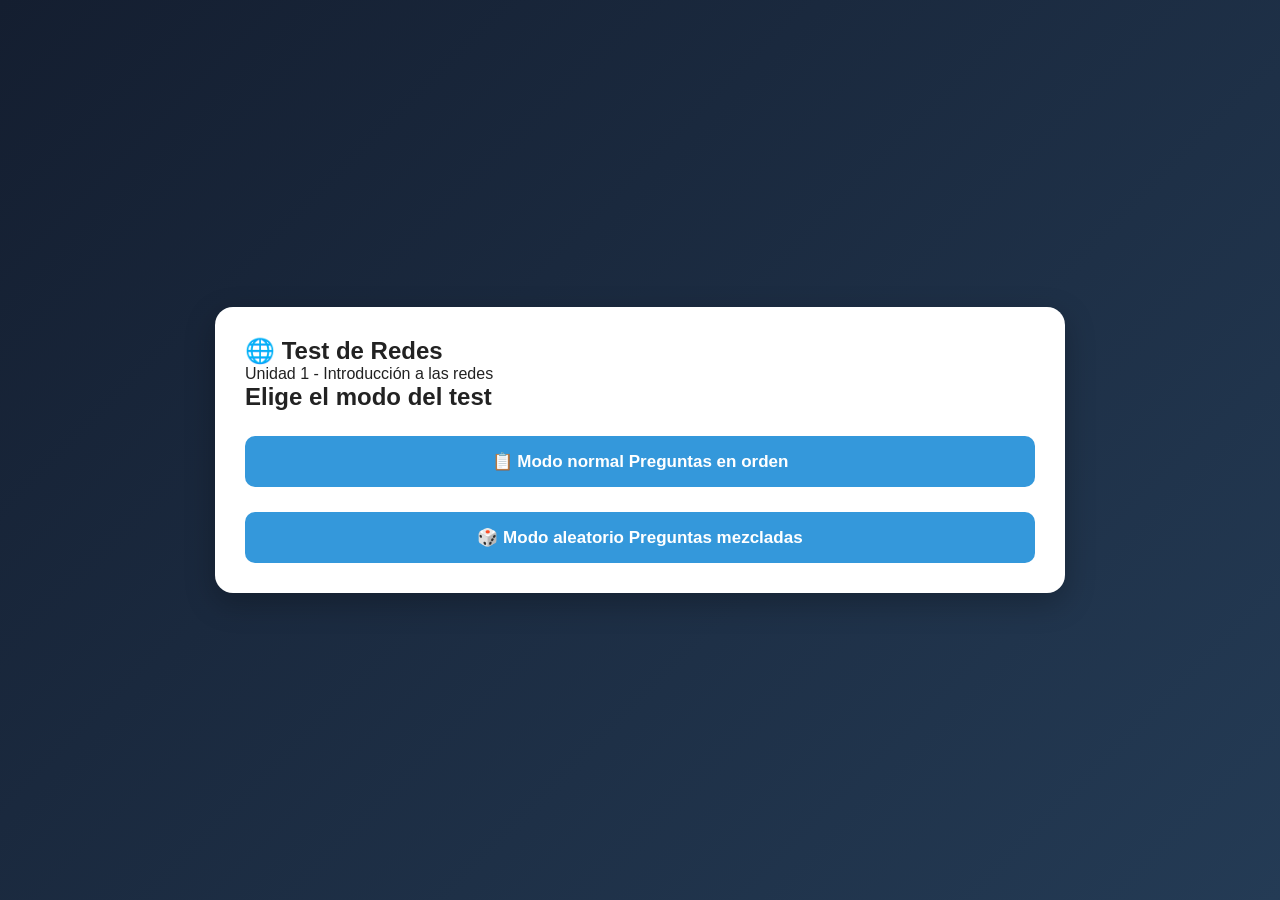
==== mis-tests/index.html @ d098d70a "Update index.html" ====
<!DOCTYPE html>
<html lang="es">
<head>
    <meta charset="UTF-8">
    <meta name="viewport" content="width=device-width, initial-scale=1.0">
    <title>Test de Redes - Unidad 1</title>
    <link rel="stylesheet" href="style.css">
</head>

<body>

    <main class="contenedor">

        <!-- PANTALLA PARA ELEGIR MODO -->
        <section id="seleccionModo" class="panel seleccion-modo">

            <h1>🌐 Test de Redes</h1>
            <p>Unidad 1 - Introducción a las redes</p>

            <h2>Elige el modo del test</h2>

            <div class="botones-modo">

                <button id="modoNormal" class="boton modo">
                    📋 Modo normal
                    <span>Preguntas en orden</span>
                </button>

                <button id="modoAleatorio" class="boton modo">
                    🎲 Modo aleatorio
                    <span>Preguntas mezcladas</span>
                </button>

            </div>

        </section>


        <!-- TEST -->
        <section id="test" class="panel oculto">

            <div class="informacion">
                <span id="numeroPregunta">Pregunta 1 de 40</span>
                <span id="puntuacion">Puntos: 0</span>
            </div>

            <div class="barra-contenedor">
                <div id="barra-progreso"></div>
            </div>

            <h2 id="pregunta">Cargando pregunta...</h2>

            <div id="opciones" class="opciones"></div>

            <button id="botonSiguiente" class="boton" disabled>
                Siguiente →
            </button>

        </section>


        <!-- RESULTADO -->
        <section id="resultado" class="resultado oculto">

            <h2>🎉 Test terminado</h2>

            <div class="nota" id="nota">
                0/10
            </div>

            <p id="mensajeResultado"></p>

            <button id="botonReiniciar" class="boton">
                🔄 Volver a hacer el test
            </button>

        </section>

    </main>

    <script src="unidad_1.js"></script>

</body>
</html>
---- mis-tests/style.css ----
* {
    box-sizing: border-box;
    margin: 0;
    padding: 0;
}


body {

    font-family: Arial, sans-serif;

    background: linear-gradient(
        135deg,
        #141e30,
        #243b55
    );

    min-height: 100vh;

    color: #222;

    display: flex;

    justify-content: center;

    align-items: center;

    padding: 30px;
}


.contenedor {

    width: 100%;

    max-width: 850px;

}


/* =========================
   CABECERA
========================= */

header {

    text-align: center;

    color: white;

    margin-bottom: 25px;

}


header h1 {

    font-size: 40px;

    margin-bottom: 10px;

}


header p {

    font-size: 17px;

    opacity: 0.9;

}


/* =========================
   PANEL DEL TEST
========================= */

.panel,
.resultado {

    background-color: white;

    border-radius: 18px;

    padding: 30px;

    box-shadow:
        0 10px 30px
        rgba(0, 0, 0, 0.25);

}


/* =========================
   INFORMACIÓN
========================= */

.informacion {

    display: flex;

    justify-content: space-between;

    font-weight: bold;

    color: #555;

    margin-bottom: 15px;

}


/* =========================
   BARRA DE PROGRESO
========================= */

.barra-contenedor {

    width: 100%;

    height: 10px;

    background-color: #ddd;

    border-radius: 10px;

    overflow: hidden;

    margin-bottom: 30px;

}


#barra-progreso {

    height: 100%;

    width: 0%;

    background-color: #3498db;

    transition:
        width 0.3s ease;

}


/* =========================
   PREGUNTA
========================= */

#pregunta {

    font-size: 25px;

    margin-bottom: 25px;

}


/* =========================
   OPCIONES
========================= */

.opciones {

    display: flex;

    flex-direction: column;

    gap: 12px;

}


.opcion {

    width: 100%;

    padding: 16px;

    border: 2px solid #ddd;

    border-radius: 10px;

    background-color: white;

    text-align: left;

    font-size: 16px;

    cursor: pointer;

    transition: 0.2s;

}


.opcion:hover {

    border-color: #3498db;

    background-color: #f4faff;

}


/* RESPUESTA CORRECTA */

.opcion.correcta {

    background-color: #d4edda;

    border-color: #28a745;

    color: #155724;

}


/* RESPUESTA INCORRECTA */

.opcion.incorrecta {

    background-color: #f8d7da;

    border-color: #dc3545;

    color: #721c24;

}


/* =========================
   BOTONES
========================= */

.boton {

    margin-top: 25px;

    width: 100%;

    padding: 15px;

    border: none;

    border-radius: 10px;

    background-color: #3498db;

    color: white;

    font-size: 17px;

    font-weight: bold;

    cursor: pointer;

    transition: 0.2s;

}


.boton:hover {

    background-color: #2980b9;

}


.boton:disabled {

    background-color: #aaa;

    cursor: not-allowed;

}


/* =========================
   RESULTADO
========================= */

.resultado {

    text-align: center;

}


.nota {

    font-size: 60px;

    font-weight: bold;

    margin: 25px 0;

    color: #3498db;

}


#mensajeResultado {

    font-size: 18px;

    margin-bottom: 15px;

}


/* =========================
   OCULTAR ELEMENTOS
========================= */

.oculto {

    display: none;

}


/* =========================
   MÓVILES
========================= */

@media (max-width: 600px) {

    body {

        padding: 15px;

    }


    header h1 {

        font-size: 30px;

    }


    .panel,
    .resultado {

        padding: 20px;

    }


    #pregunta {

        font-size: 21px;

    }

}
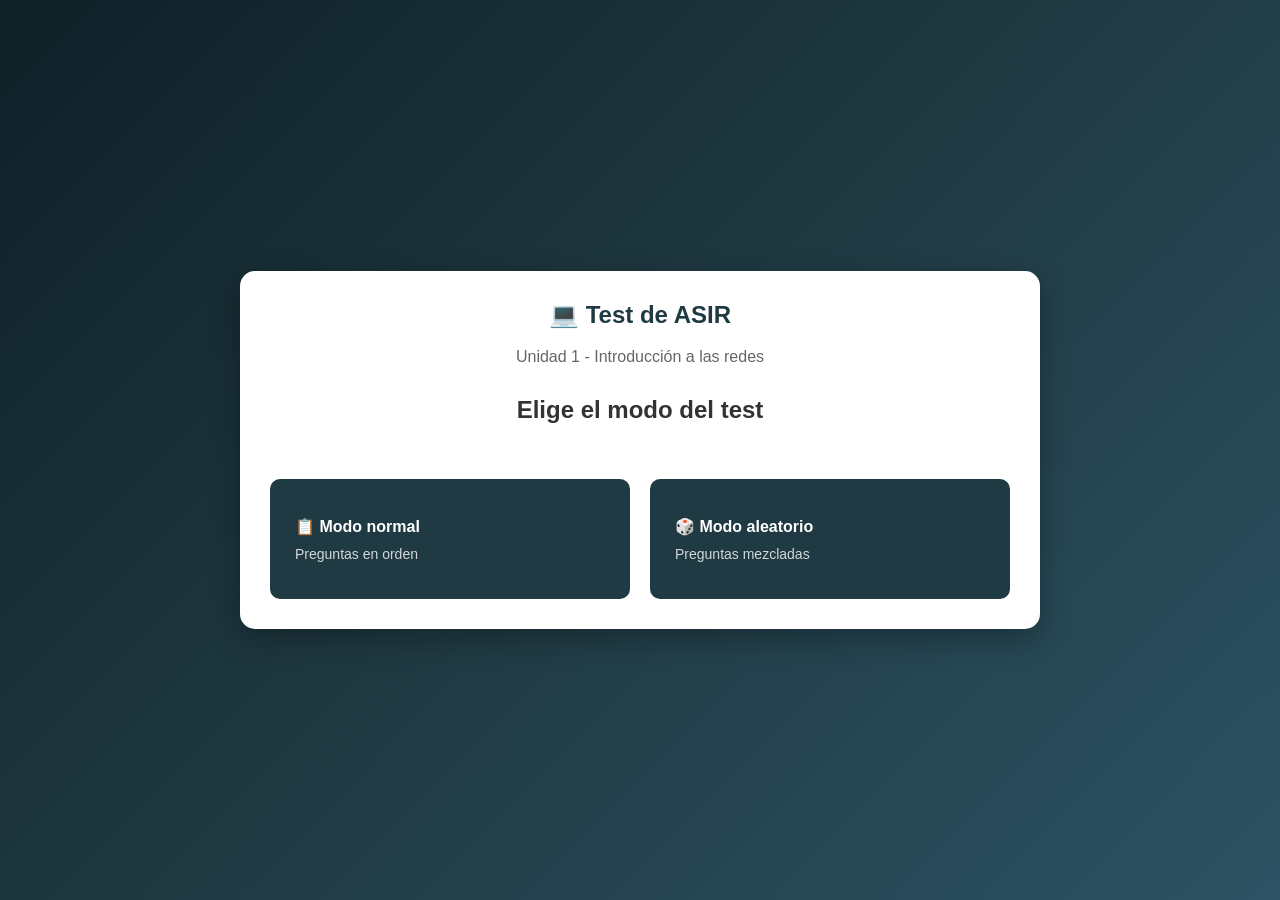
==== commit b7949eab: "Update index.html" ====
--- a/mis-tests/index.html
+++ b/mis-tests/index.html
@@ -1,9 +1,12 @@
 <!DOCTYPE html>
 <html lang="es">
+
 <head>
     <meta charset="UTF-8">
     <meta name="viewport" content="width=device-width, initial-scale=1.0">
-    <title>Test de Redes - Unidad 1</title>
+
+    <title>Test de ASIR - Unidad 1</title>
+
     <link rel="stylesheet" href="style.css">
 </head>
 
@@ -11,24 +14,40 @@
 
     <main class="contenedor">
 
-        <!-- PANTALLA PARA ELEGIR MODO -->
+        <!-- SELECCIÓN DEL MODO -->
         <section id="seleccionModo" class="panel seleccion-modo">
 
-            <h1>🌐 Test de Redes</h1>
-            <p>Unidad 1 - Introducción a las redes</p>
+            <h1>💻 Test de ASIR</h1>
 
-            <h2>Elige el modo del test</h2>
+            <p>
+                Unidad 1 - Introducción a las redes
+            </p>
+
+            <h2>
+                Elige el modo del test
+            </h2>
 
             <div class="botones-modo">
 
                 <button id="modoNormal" class="boton modo">
+
                     📋 Modo normal
-                    <span>Preguntas en orden</span>
+
+                    <span>
+                        Preguntas en orden
+                    </span>
+
                 </button>
 
+
                 <button id="modoAleatorio" class="boton modo">
+
                     🎲 Modo aleatorio
-                    <span>Preguntas mezcladas</span>
+
+                    <span>
+                        Preguntas mezcladas
+                    </span>
+
                 </button>
 
             </div>
@@ -40,20 +59,45 @@
         <section id="test" class="panel oculto">
 
             <div class="informacion">
-                <span id="numeroPregunta">Pregunta 1 de 40</span>
-                <span id="puntuacion">Puntos: 0</span>
+
+                <span id="numeroPregunta">
+                    Pregunta 1 de 40
+                </span>
+
+                <span id="contador">
+                    ⏱️ 00:00
+                </span>
+
+                <span id="puntuacion">
+                    Puntos: 0
+                </span>
+
             </div>
 
+
+            <!-- BARRA DE PROGRESO -->
             <div class="barra-contenedor">
+
                 <div id="barra-progreso"></div>
+
             </div>
 
-            <h2 id="pregunta">Cargando pregunta...</h2>
 
+            <!-- PREGUNTA -->
+            <h2 id="pregunta">
+                Cargando pregunta...
+            </h2>
+
+
+            <!-- RESPUESTAS -->
             <div id="opciones" class="opciones"></div>
 
+
+            <!-- BOTÓN SIGUIENTE -->
             <button id="botonSiguiente" class="boton" disabled>
+
                 Siguiente →
+
             </button>
 
         </section>
@@ -62,23 +106,39 @@
         <!-- RESULTADO -->
         <section id="resultado" class="resultado oculto">
 
-            <h2>🎉 Test terminado</h2>
+            <h2>
+                🎉 Test terminado
+            </h2>
+
 
             <div class="nota" id="nota">
                 0/10
             </div>
 
-            <p id="mensajeResultado"></p>
+
+            <p id="mensajeResultado">
+            </p>
+
+
+            <p id="tiempoFinal">
+            </p>
+
 
             <button id="botonReiniciar" class="boton">
+
                 🔄 Volver a hacer el test
+
             </button>
 
         </section>
 
     </main>
 
+
+    <!-- JAVASCRIPT -->
+
     <script src="unidad_1.js"></script>
 
 </body>
+
 </html>
--- a/mis-tests/style.css
+++ b/mis-tests/style.css
@@ -1,359 +1,226 @@
 * {
     box-sizing: border-box;
+}
+
+body {
     margin: 0;
-    padding: 0;
-}
-
-
-body {
-
     font-family: Arial, sans-serif;
-
-    background: linear-gradient(
-        135deg,
-        #141e30,
-        #243b55
-    );
-
+    background: linear-gradient(135deg, #0f2027, #203a43, #2c5364);
     min-height: 100vh;
-
+    display: flex;
+    justify-content: center;
+    align-items: center;
+    padding: 20px;
+}
+
+.contenedor {
+    width: 100%;
+    max-width: 800px;
+}
+
+/* PANEL PRINCIPAL */
+
+.panel {
+    background: white;
+    border-radius: 15px;
+    padding: 30px;
+    box-shadow: 0 10px 30px rgba(0, 0, 0, 0.3);
+}
+
+.panel h1 {
+    text-align: center;
+    margin-top: 0;
+    color: #203a43;
+}
+
+.panel > p {
+    text-align: center;
+    color: #666;
+}
+
+
+/* SELECCIÓN DE MODO */
+
+.seleccion-modo {
+    text-align: center;
+}
+
+.seleccion-modo h2 {
+    margin-top: 30px;
+    color: #333;
+}
+
+.botones-modo {
+    display: flex;
+    gap: 20px;
+    margin-top: 30px;
+}
+
+.modo {
+    flex: 1;
+    min-height: 120px;
+    font-size: 18px;
+    display: flex;
+    flex-direction: column;
+    justify-content: center;
+    gap: 10px;
+}
+
+.modo span {
+    font-size: 14px;
+    font-weight: normal;
+    opacity: 0.8;
+}
+
+
+/* INFORMACIÓN DEL TEST */
+
+.informacion {
+    display: flex;
+    justify-content: space-between;
+    margin-bottom: 15px;
+    font-weight: bold;
+    color: #444;
+}
+
+
+/* BARRA DE PROGRESO */
+
+.barra-contenedor {
+    width: 100%;
+    height: 10px;
+    background: #ddd;
+    border-radius: 10px;
+    overflow: hidden;
+    margin-bottom: 30px;
+}
+
+#barra-progreso {
+    width: 0%;
+    height: 100%;
+    background: #2c5364;
+    transition: width 0.3s;
+}
+
+
+/* PREGUNTA */
+
+#pregunta {
     color: #222;
-
-    display: flex;
-
-    justify-content: center;
-
-    align-items: center;
-
-    padding: 30px;
-}
-
-
-.contenedor {
-
+    margin-bottom: 25px;
+}
+
+
+/* OPCIONES */
+
+.opciones {
+    display: flex;
+    flex-direction: column;
+    gap: 12px;
+}
+
+.opcion {
     width: 100%;
-
-    max-width: 850px;
-
-}
-
-
-/* =========================
-   CABECERA
-========================= */
-
-header {
-
-    text-align: center;
-
+    padding: 15px;
+    border: 2px solid #ddd;
+    border-radius: 10px;
+    background: white;
+    cursor: pointer;
+    text-align: left;
+    font-size: 16px;
+    transition: 0.2s;
+}
+
+.opcion:hover {
+    border-color: #2c5364;
+    background: #f2f7f9;
+}
+
+.opcion.correcta {
+    background: #c8e6c9;
+    border-color: #2e7d32;
+}
+
+.opcion.incorrecta {
+    background: #ffcdd2;
+    border-color: #c62828;
+}
+
+
+/* BOTONES */
+
+.boton {
+    border: none;
+    background: #203a43;
     color: white;
-
-    margin-bottom: 25px;
-
-}
-
-
-header h1 {
-
-    font-size: 40px;
-
-    margin-bottom: 10px;
-
-}
-
-
-header p {
-
-    font-size: 17px;
-
-    opacity: 0.9;
-
-}
-
-
-/* =========================
-   PANEL DEL TEST
-========================= */
-
-.panel,
+    padding: 14px 25px;
+    border-radius: 10px;
+    cursor: pointer;
+    font-size: 16px;
+    font-weight: bold;
+    margin-top: 25px;
+    transition: 0.2s;
+}
+
+.boton:hover {
+    background: #2c5364;
+    transform: translateY(-2px);
+}
+
+.boton:disabled {
+    background: #999;
+    cursor: not-allowed;
+    transform: none;
+}
+
+
+/* RESULTADO */
+
 .resultado {
-
-    background-color: white;
-
-    border-radius: 18px;
-
-    padding: 30px;
-
-    box-shadow:
-        0 10px 30px
-        rgba(0, 0, 0, 0.25);
-
-}
-
-
-/* =========================
-   INFORMACIÓN
-========================= */
-
-.informacion {
-
-    display: flex;
-
-    justify-content: space-between;
-
+    background: white;
+    border-radius: 15px;
+    padding: 40px;
+    text-align: center;
+    box-shadow: 0 10px 30px rgba(0, 0, 0, 0.3);
+}
+
+.nota {
+    font-size: 50px;
     font-weight: bold;
-
-    color: #555;
-
-    margin-bottom: 15px;
-
-}
-
-
-/* =========================
-   BARRA DE PROGRESO
-========================= */
-
-.barra-contenedor {
-
-    width: 100%;
-
-    height: 10px;
-
-    background-color: #ddd;
-
-    border-radius: 10px;
-
-    overflow: hidden;
-
-    margin-bottom: 30px;
-
-}
-
-
-#barra-progreso {
-
-    height: 100%;
-
-    width: 0%;
-
-    background-color: #3498db;
-
-    transition:
-        width 0.3s ease;
-
-}
-
-
-/* =========================
-   PREGUNTA
-========================= */
-
-#pregunta {
-
-    font-size: 25px;
-
-    margin-bottom: 25px;
-
-}
-
-
-/* =========================
-   OPCIONES
-========================= */
-
-.opciones {
-
-    display: flex;
-
-    flex-direction: column;
-
-    gap: 12px;
-
-}
-
-
-.opcion {
-
-    width: 100%;
-
-    padding: 16px;
-
-    border: 2px solid #ddd;
-
-    border-radius: 10px;
-
-    background-color: white;
-
-    text-align: left;
-
-    font-size: 16px;
-
-    cursor: pointer;
-
-    transition: 0.2s;
-
-}
-
-
-.opcion:hover {
-
-    border-color: #3498db;
-
-    background-color: #f4faff;
-
-}
-
-
-/* RESPUESTA CORRECTA */
-
-.opcion.correcta {
-
-    background-color: #d4edda;
-
-    border-color: #28a745;
-
-    color: #155724;
-
-}
-
-
-/* RESPUESTA INCORRECTA */
-
-.opcion.incorrecta {
-
-    background-color: #f8d7da;
-
-    border-color: #dc3545;
-
-    color: #721c24;
-
-}
-
-
-/* =========================
-   BOTONES
-========================= */
-
-.boton {
-
-    margin-top: 25px;
-
-    width: 100%;
-
-    padding: 15px;
-
-    border: none;
-
-    border-radius: 10px;
-
-    background-color: #3498db;
-
-    color: white;
-
-    font-size: 17px;
-
-    font-weight: bold;
-
-    cursor: pointer;
-
-    transition: 0.2s;
-
-}
-
-
-.boton:hover {
-
-    background-color: #2980b9;
-
-}
-
-
-.boton:disabled {
-
-    background-color: #aaa;
-
-    cursor: not-allowed;
-
-}
-
-
-/* =========================
-   RESULTADO
-========================= */
-
-.resultado {
-
-    text-align: center;
-
-}
-
-
-.nota {
-
-    font-size: 60px;
-
-    font-weight: bold;
-
-    margin: 25px 0;
-
-    color: #3498db;
-
-}
-
-
-#mensajeResultado {
-
-    font-size: 18px;
-
-    margin-bottom: 15px;
-
-}
-
-
-/* =========================
-   OCULTAR ELEMENTOS
-========================= */
+    color: #203a43;
+    margin: 20px 0;
+}
+
+
+/* OCULTAR */
 
 .oculto {
-
     display: none;
-
-}
-
-
-/* =========================
-   MÓVILES
-========================= */
+}
+
+
+/* MÓVIL */
 
 @media (max-width: 600px) {
 
-    body {
-
-        padding: 15px;
-
-    }
-
-
-    header h1 {
-
-        font-size: 30px;
-
-    }
-
-
-    .panel,
-    .resultado {
-
+    .panel {
         padding: 20px;
-
-    }
-
+    }
+
+    .botones-modo {
+        flex-direction: column;
+    }
+
+    .informacion {
+        flex-direction: column;
+        gap: 8px;
+    }
 
     #pregunta {
-
-        font-size: 21px;
-
-    }
-
-}
+        font-size: 20px;
+    }
+
+    .opcion {
+        font-size: 15px;
+    }
+}
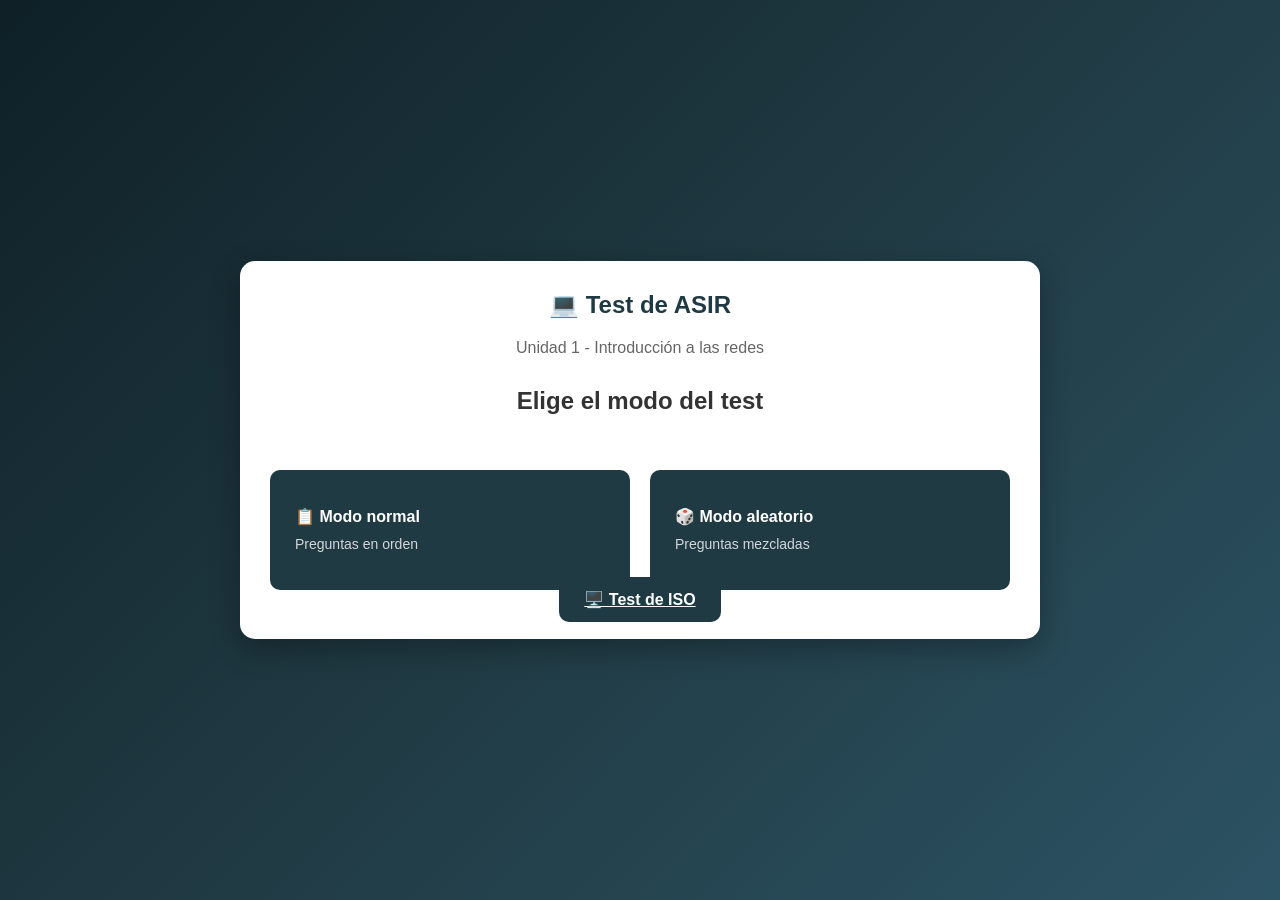
==== commit 39d3a7c2: "Add link to ISO test in index.html" ====
--- a/mis-tests/index.html
+++ b/mis-tests/index.html
@@ -51,6 +51,14 @@
                 </button>
 
             </div>
+
+
+            <!-- ACCESO AL TEST DE ISO -->
+            <a href="iso/" class="boton boton-iso">
+
+                🖥️ Test de ISO
+
+            </a>
 
         </section>
 
--- a/mis-tests/style.css
+++ b/mis-tests/style.css
@@ -2,225 +2,428 @@
     box-sizing: border-box;
 }
 
+
 body {
+
     margin: 0;
+
     font-family: Arial, sans-serif;
-    background: linear-gradient(135deg, #0f2027, #203a43, #2c5364);
+
+    background: linear-gradient(
+        135deg,
+        #0f2027,
+        #203a43,
+        #2c5364
+    );
+
     min-height: 100vh;
+
     display: flex;
+
     justify-content: center;
+
     align-items: center;
+
     padding: 20px;
 }
 
+
 .contenedor {
+
     width: 100%;
+
     max-width: 800px;
-}
-
-/* PANEL PRINCIPAL */
+
+}
+
+
+/* ----------------------------- */
+/* PANEL */
+/* ----------------------------- */
 
 .panel {
+
     background: white;
+
     border-radius: 15px;
+
     padding: 30px;
-    box-shadow: 0 10px 30px rgba(0, 0, 0, 0.3);
-}
+
+    box-shadow:
+        0 10px 30px rgba(0, 0, 0, 0.3);
+
+}
+
 
 .panel h1 {
+
     text-align: center;
+
     margin-top: 0;
+
     color: #203a43;
-}
+
+}
+
 
 .panel > p {
+
     text-align: center;
+
     color: #666;
-}
-
-
+
+}
+
+
+/* ----------------------------- */
 /* SELECCIÓN DE MODO */
+/* ----------------------------- */
 
 .seleccion-modo {
+
     text-align: center;
-}
+
+}
+
 
 .seleccion-modo h2 {
+
     margin-top: 30px;
+
     color: #333;
-}
+
+}
+
 
 .botones-modo {
+
     display: flex;
+
     gap: 20px;
+
     margin-top: 30px;
-}
+
+}
+
 
 .modo {
+
     flex: 1;
+
     min-height: 120px;
+
     font-size: 18px;
+
     display: flex;
+
     flex-direction: column;
+
     justify-content: center;
+
     gap: 10px;
-}
+
+}
+
 
 .modo span {
+
     font-size: 14px;
+
     font-weight: normal;
+
     opacity: 0.8;
-}
-
-
+
+}
+
+
+/* ----------------------------- */
 /* INFORMACIÓN DEL TEST */
+/* ----------------------------- */
 
 .informacion {
+
     display: flex;
+
     justify-content: space-between;
+
+    align-items: center;
+
     margin-bottom: 15px;
+
     font-weight: bold;
+
     color: #444;
-}
-
-
+
+}
+
+
+/* CONTADOR */
+
+#contador {
+
+    font-size: 18px;
+
+    color: #203a43;
+
+}
+
+
+/* ----------------------------- */
 /* BARRA DE PROGRESO */
+/* ----------------------------- */
 
 .barra-contenedor {
+
     width: 100%;
+
     height: 10px;
+
     background: #ddd;
+
     border-radius: 10px;
+
     overflow: hidden;
+
     margin-bottom: 30px;
-}
+
+}
+
 
 #barra-progreso {
+
     width: 0%;
+
     height: 100%;
+
     background: #2c5364;
+
     transition: width 0.3s;
-}
-
-
+
+}
+
+
+/* ----------------------------- */
 /* PREGUNTA */
+/* ----------------------------- */
 
 #pregunta {
+
     color: #222;
+
     margin-bottom: 25px;
-}
-
-
+
+}
+
+
+/* ----------------------------- */
 /* OPCIONES */
+/* ----------------------------- */
 
 .opciones {
+
     display: flex;
+
     flex-direction: column;
+
     gap: 12px;
-}
+
+}
+
 
 .opcion {
+
     width: 100%;
+
     padding: 15px;
+
     border: 2px solid #ddd;
+
     border-radius: 10px;
+
     background: white;
+
     cursor: pointer;
+
     text-align: left;
+
     font-size: 16px;
+
     transition: 0.2s;
-}
+
+}
+
 
 .opcion:hover {
+
     border-color: #2c5364;
+
     background: #f2f7f9;
-}
+
+}
+
 
 .opcion.correcta {
+
     background: #c8e6c9;
+
     border-color: #2e7d32;
-}
+
+}
+
 
 .opcion.incorrecta {
+
     background: #ffcdd2;
+
     border-color: #c62828;
-}
-
-
+
+}
+
+
+/* ----------------------------- */
 /* BOTONES */
+/* ----------------------------- */
 
 .boton {
+
     border: none;
+
     background: #203a43;
+
     color: white;
+
     padding: 14px 25px;
+
     border-radius: 10px;
+
     cursor: pointer;
+
     font-size: 16px;
+
     font-weight: bold;
+
     margin-top: 25px;
+
     transition: 0.2s;
-}
+
+}
+
 
 .boton:hover {
+
     background: #2c5364;
+
     transform: translateY(-2px);
-}
+
+}
+
 
 .boton:disabled {
+
     background: #999;
+
     cursor: not-allowed;
+
     transform: none;
-}
-
-
+
+}
+
+
+/* ----------------------------- */
 /* RESULTADO */
+/* ----------------------------- */
 
 .resultado {
+
     background: white;
+
     border-radius: 15px;
+
     padding: 40px;
+
     text-align: center;
-    box-shadow: 0 10px 30px rgba(0, 0, 0, 0.3);
-}
+
+    box-shadow:
+        0 10px 30px rgba(0, 0, 0, 0.3);
+
+}
+
 
 .nota {
+
     font-size: 50px;
+
     font-weight: bold;
+
     color: #203a43;
+
     margin: 20px 0;
-}
-
-
+
+}
+
+
+#tiempoFinal {
+
+    font-size: 18px;
+
+    font-weight: bold;
+
+    color: #203a43;
+
+}
+
+
+/* ----------------------------- */
 /* OCULTAR */
+/* ----------------------------- */
 
 .oculto {
+
     display: none;
-}
-
-
+
+}
+
+
+/* ----------------------------- */
 /* MÓVIL */
+/* ----------------------------- */
 
 @media (max-width: 600px) {
 
     .panel {
+
         padding: 20px;
+
     }
 
+
     .botones-modo {
+
         flex-direction: column;
+
     }
 
+
     .informacion {
+
         flex-direction: column;
+
         gap: 8px;
+
     }
 
+
     #pregunta {
+
         font-size: 20px;
+
     }
 
+
     .opcion {
+
         font-size: 15px;
+
     }
-}
+
+}
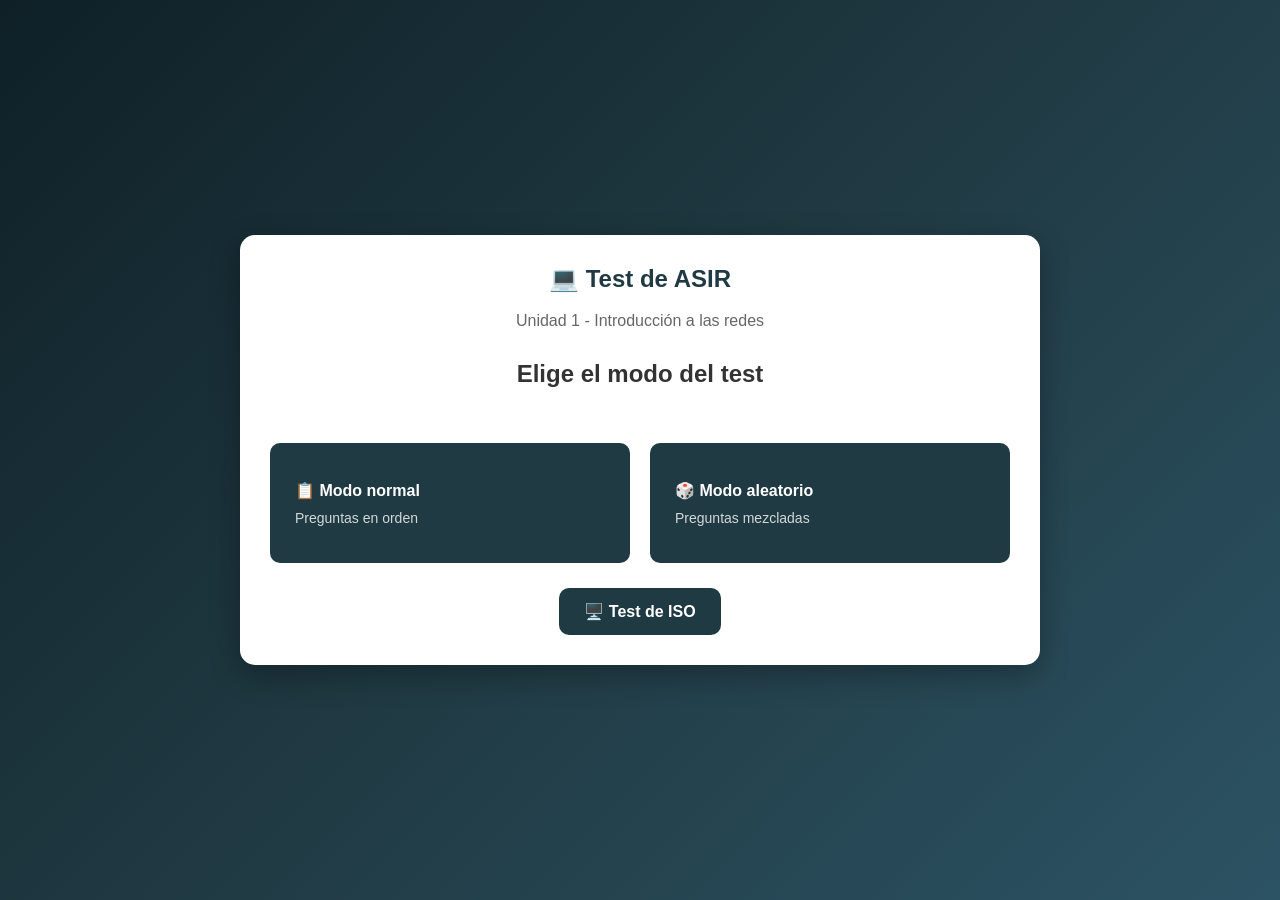
==== commit 4a1e99e5: "Update index.html" ====
--- a/mis-tests/index.html
+++ b/mis-tests/index.html
@@ -2,32 +2,46 @@
 <html lang="es">
 
 <head>
+
     <meta charset="UTF-8">
+
     <meta name="viewport" content="width=device-width, initial-scale=1.0">
 
     <title>Test de ASIR - Unidad 1</title>
 
     <link rel="stylesheet" href="style.css">
+
 </head>
 
+
 <body>
 
+
     <main class="contenedor">
 
+
+        <!-- ========================================= -->
         <!-- SELECCIÓN DEL MODO -->
+        <!-- ========================================= -->
+
         <section id="seleccionModo" class="panel seleccion-modo">
 
+
             <h1>💻 Test de ASIR</h1>
+
 
             <p>
                 Unidad 1 - Introducción a las redes
             </p>
 
+
             <h2>
                 Elige el modo del test
             </h2>
 
+
             <div class="botones-modo">
+
 
                 <button id="modoNormal" class="boton modo">
 
@@ -50,40 +64,62 @@
 
                 </button>
 
-            </div>
-
-
+
+            </div>
+
+
+            <!-- ========================================= -->
             <!-- ACCESO AL TEST DE ISO -->
+            <!-- ========================================= -->
+
             <a href="iso/" class="boton boton-iso">
 
                 🖥️ Test de ISO
 
             </a>
 
+
         </section>
 
 
+
+        <!-- ========================================= -->
         <!-- TEST -->
+        <!-- ========================================= -->
+
         <section id="test" class="panel oculto">
 
+
             <div class="informacion">
 
+
                 <span id="numeroPregunta">
-                    Pregunta 1 de 40
+
+                    Pregunta 1
+
                 </span>
 
+
                 <span id="contador">
+
                     ⏱️ 00:00
+
                 </span>
 
+
                 <span id="puntuacion">
+
                     Puntos: 0
+
                 </span>
 
-            </div>
+
+            </div>
+
 
 
             <!-- BARRA DE PROGRESO -->
+
             <div class="barra-contenedor">
 
                 <div id="barra-progreso"></div>
@@ -91,62 +127,127 @@
             </div>
 
 
+
+            <!-- ========================================= -->
             <!-- PREGUNTA -->
+            <!-- ========================================= -->
+
             <h2 id="pregunta">
+
                 Cargando pregunta...
+
             </h2>
 
 
+
+            <!-- ========================================= -->
             <!-- RESPUESTAS -->
+            <!-- ========================================= -->
+
             <div id="opciones" class="opciones"></div>
 
 
-            <!-- BOTÓN SIGUIENTE -->
-            <button id="botonSiguiente" class="boton" disabled>
-
-                Siguiente →
+
+            <!-- ========================================= -->
+            <!-- BOTONES DE NAVEGACIÓN -->
+            <!-- ========================================= -->
+
+            <div class="botones-navegacion">
+
+
+                <button
+                    id="botonAnterior"
+                    class="boton"
+                    disabled
+                >
+
+                    ← Anterior
+
+                </button>
+
+
+                <button
+                    id="botonReiniciarTest"
+                    class="boton boton-reiniciar"
+                >
+
+                    🔄 Reiniciar
+
+                </button>
+
+
+                <button
+                    id="botonSiguiente"
+                    class="boton"
+                    disabled
+                >
+
+                    Siguiente →
+
+                </button>
+
+
+            </div>
+
+
+        </section>
+
+
+
+        <!-- ========================================= -->
+        <!-- RESULTADO -->
+        <!-- ========================================= -->
+
+        <section id="resultado" class="resultado oculto">
+
+
+            <h2>
+
+                🎉 Test terminado
+
+            </h2>
+
+
+            <div class="nota" id="nota">
+
+                0/10
+
+            </div>
+
+
+            <p id="mensajeResultado">
+
+            </p>
+
+
+            <p id="tiempoFinal">
+
+            </p>
+
+
+            <button id="botonReiniciar" class="boton">
+
+                🔄 Volver a hacer el test
 
             </button>
 
+
         </section>
 
 
-        <!-- RESULTADO -->
-        <section id="resultado" class="resultado oculto">
-
-            <h2>
-                🎉 Test terminado
-            </h2>
-
-
-            <div class="nota" id="nota">
-                0/10
-            </div>
-
-
-            <p id="mensajeResultado">
-            </p>
-
-
-            <p id="tiempoFinal">
-            </p>
-
-
-            <button id="botonReiniciar" class="boton">
-
-                🔄 Volver a hacer el test
-
-            </button>
-
-        </section>
-
     </main>
 
 
+
+    <!-- ========================================= -->
     <!-- JAVASCRIPT -->
+    <!-- ========================================= -->
 
     <script src="unidad_1.js"></script>
 
+
 </body>
 
 </html>
+
+</html>
--- a/mis-tests/style.css
+++ b/mis-tests/style.css
@@ -137,6 +137,21 @@
 
 
 /* ----------------------------- */
+/* BOTÓN TEST DE ISO */
+/* ----------------------------- */
+
+.boton-iso {
+
+    display: inline-block;
+
+    text-decoration: none;
+
+    margin-top: 30px;
+
+}
+
+
+/* ----------------------------- */
 /* INFORMACIÓN DEL TEST */
 /* ----------------------------- */
 
@@ -157,7 +172,9 @@
 }
 
 
+/* ----------------------------- */
 /* CONTADOR */
+/* ----------------------------- */
 
 #contador {
 
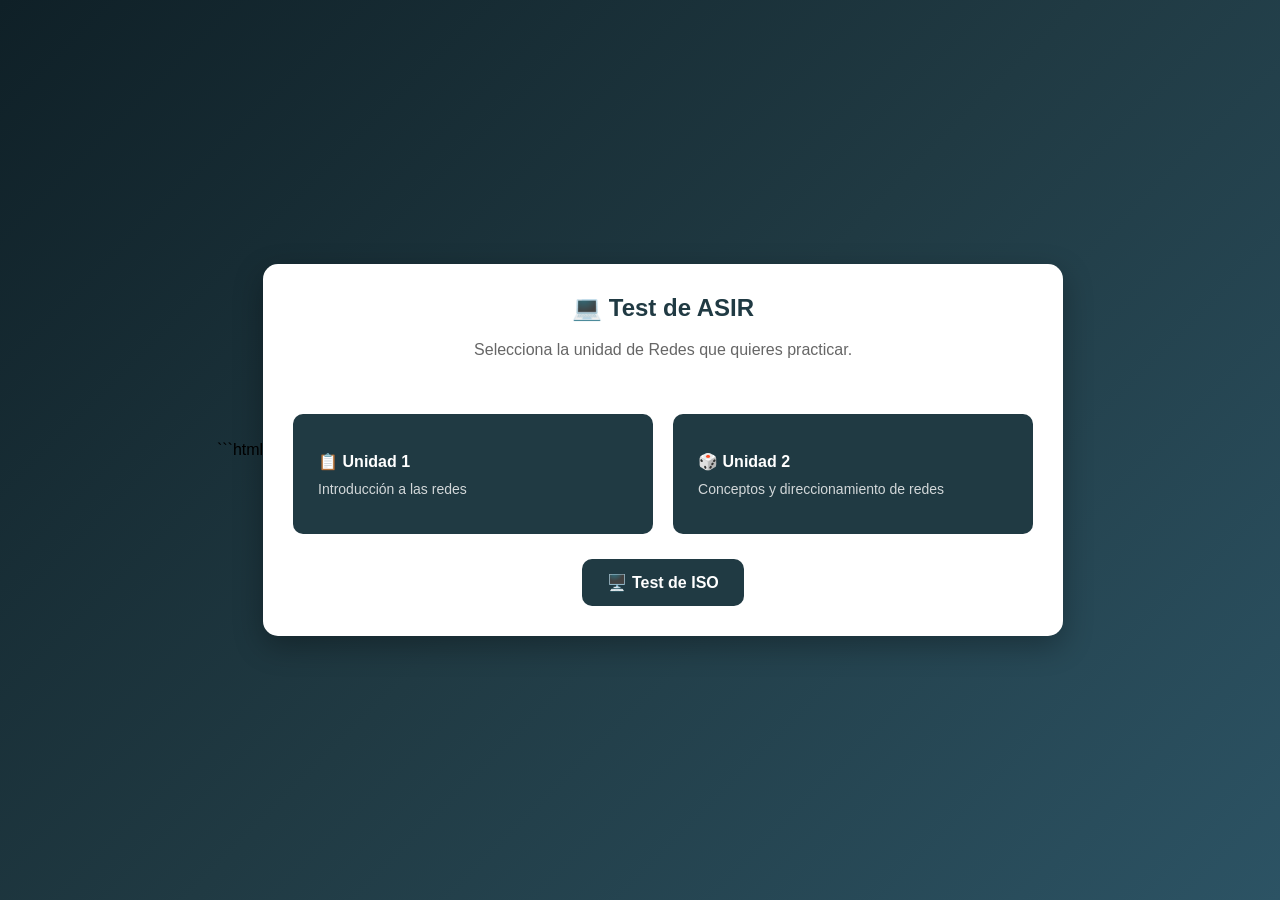
==== commit c510238e: "Update index.html" ====
--- a/mis-tests/index.html
+++ b/mis-tests/index.html
@@ -1,49 +1,83 @@
+```html
 <!DOCTYPE html>
 <html lang="es">
 
 <head>
-
     <meta charset="UTF-8">
-
     <meta name="viewport" content="width=device-width, initial-scale=1.0">
 
-    <title>Test de ASIR - Unidad 1</title>
+    <title>Test de ASIR - Redes</title>
 
     <link rel="stylesheet" href="style.css">
 
 </head>
 
-
 <body>
 
-
     <main class="contenedor">
 
+        <!-- ========================================= -->
+        <!-- SELECCIÓN DE UNIDAD -->
+        <!-- ========================================= -->
+
+        <section id="selectorUnidades" class="panel seleccion-modo">
+
+            <h1>💻 Test de ASIR</h1>
+
+            <p>Selecciona la unidad de Redes que quieres practicar.</p>
+
+            <div class="botones-modo">
+
+                <button id="botonUnidad1" class="boton modo" type="button">
+
+                    📋 Unidad 1
+
+                    <span>
+                        Introducción a las redes
+                    </span>
+
+                </button>
+
+                <button id="botonUnidad2" class="boton modo" type="button">
+
+                    🎲 Unidad 2
+
+                    <span>
+                        Conceptos y direccionamiento de redes
+                    </span>
+
+                </button>
+
+            </div>
+
+            <!-- ACCESO AL TEST DE ISO -->
+
+            <a href="iso/" class="boton boton-iso">
+                🖥️ Test de ISO
+            </a>
+
+        </section>
+
 
         <!-- ========================================= -->
         <!-- SELECCIÓN DEL MODO -->
         <!-- ========================================= -->
 
-        <section id="seleccionModo" class="panel seleccion-modo">
-
+        <section id="seleccionModo" class="panel seleccion-modo oculto">
 
             <h1>💻 Test de ASIR</h1>
 
-
-            <p>
-                Unidad 1 - Introducción a las redes
+            <p id="descripcionUnidad">
+                Unidad de Redes
             </p>
-
 
             <h2>
                 Elige el modo del test
             </h2>
 
-
             <div class="botones-modo">
 
-
-                <button id="modoNormal" class="boton modo">
+                <button id="modoNormal" class="boton modo" type="button">
 
                     📋 Modo normal
 
@@ -53,8 +87,7 @@
 
                 </button>
 
-
-                <button id="modoAleatorio" class="boton modo">
+                <button id="modoAleatorio" class="boton modo" type="button">
 
                     🎲 Modo aleatorio
 
@@ -64,23 +97,13 @@
 
                 </button>
 
-
-            </div>
-
-
-            <!-- ========================================= -->
-            <!-- ACCESO AL TEST DE ISO -->
-            <!-- ========================================= -->
-
-            <a href="iso/" class="boton boton-iso">
-
-                🖥️ Test de ISO
-
-            </a>
-
-
-        </section>
-
+            </div>
+
+            <button id="botonCambiarUnidadInicio" class="boton" type="button">
+                ← Elegir otra unidad
+            </button>
+
+        </section>
 
 
         <!-- ========================================= -->
@@ -89,33 +112,21 @@
 
         <section id="test" class="panel oculto">
 
-
             <div class="informacion">
 
-
                 <span id="numeroPregunta">
-
                     Pregunta 1
-
                 </span>
 
-
                 <span id="contador">
-
                     ⏱️ 00:00
-
                 </span>
 
-
                 <span id="puntuacion">
-
                     Puntos: 0
-
                 </span>
 
-
-            </div>
-
+            </div>
 
 
             <!-- BARRA DE PROGRESO -->
@@ -127,71 +138,55 @@
             </div>
 
 
-
-            <!-- ========================================= -->
             <!-- PREGUNTA -->
-            <!-- ========================================= -->
 
             <h2 id="pregunta">
-
                 Cargando pregunta...
-
             </h2>
 
 
-
-            <!-- ========================================= -->
             <!-- RESPUESTAS -->
-            <!-- ========================================= -->
 
             <div id="opciones" class="opciones"></div>
 
 
-
-            <!-- ========================================= -->
             <!-- BOTONES DE NAVEGACIÓN -->
-            <!-- ========================================= -->
 
             <div class="botones-navegacion">
-
 
                 <button
                     id="botonAnterior"
                     class="boton"
+                    type="button"
                     disabled
                 >
-
                     ← Anterior
-
-                </button>
-
+                </button>
 
                 <button
                     id="botonReiniciarTest"
                     class="boton boton-reiniciar"
+                    type="button"
                 >
-
                     🔄 Reiniciar
-
-                </button>
-
+                </button>
 
                 <button
                     id="botonSiguiente"
                     class="boton"
+                    type="button"
                     disabled
                 >
-
                     Siguiente →
-
-                </button>
-
-
-            </div>
-
-
-        </section>
-
+                </button>
+
+            </div>
+
+            <button id="botonCambiarUnidad" class="boton" type="button">
+                ← Cambiar de unidad
+            </button>
+
+        </section>
 
 
         <!-- ========================================= -->
@@ -200,54 +195,37 @@
 
         <section id="resultado" class="resultado oculto">
 
-
             <h2>
-
                 🎉 Test terminado
-
             </h2>
 
-
             <div class="nota" id="nota">
-
                 0/10
-
-            </div>
-
-
-            <p id="mensajeResultado">
-
-            </p>
-
-
-            <p id="tiempoFinal">
-
-            </p>
-
-
-            <button id="botonReiniciar" class="boton">
-
+            </div>
+
+            <p id="mensajeResultado"></p>
+
+            <p id="tiempoFinal"></p>
+
+            <button id="botonReiniciar" class="boton" type="button">
                 🔄 Volver a hacer el test
-
-            </button>
-
-
-        </section>
-
+            </button>
+
+            <button id="botonCambiarUnidadResultado" class="boton" type="button">
+                ← Elegir otra unidad
+            </button>
+
+        </section>
 
     </main>
-
 
 
     <!-- ========================================= -->
     <!-- JAVASCRIPT -->
     <!-- ========================================= -->
 
-    <script src="unidad_1.js"></script>
-
+    <script src="selector_unidades.js"></script>
 
 </body>
 
 </html>
-
-</html>
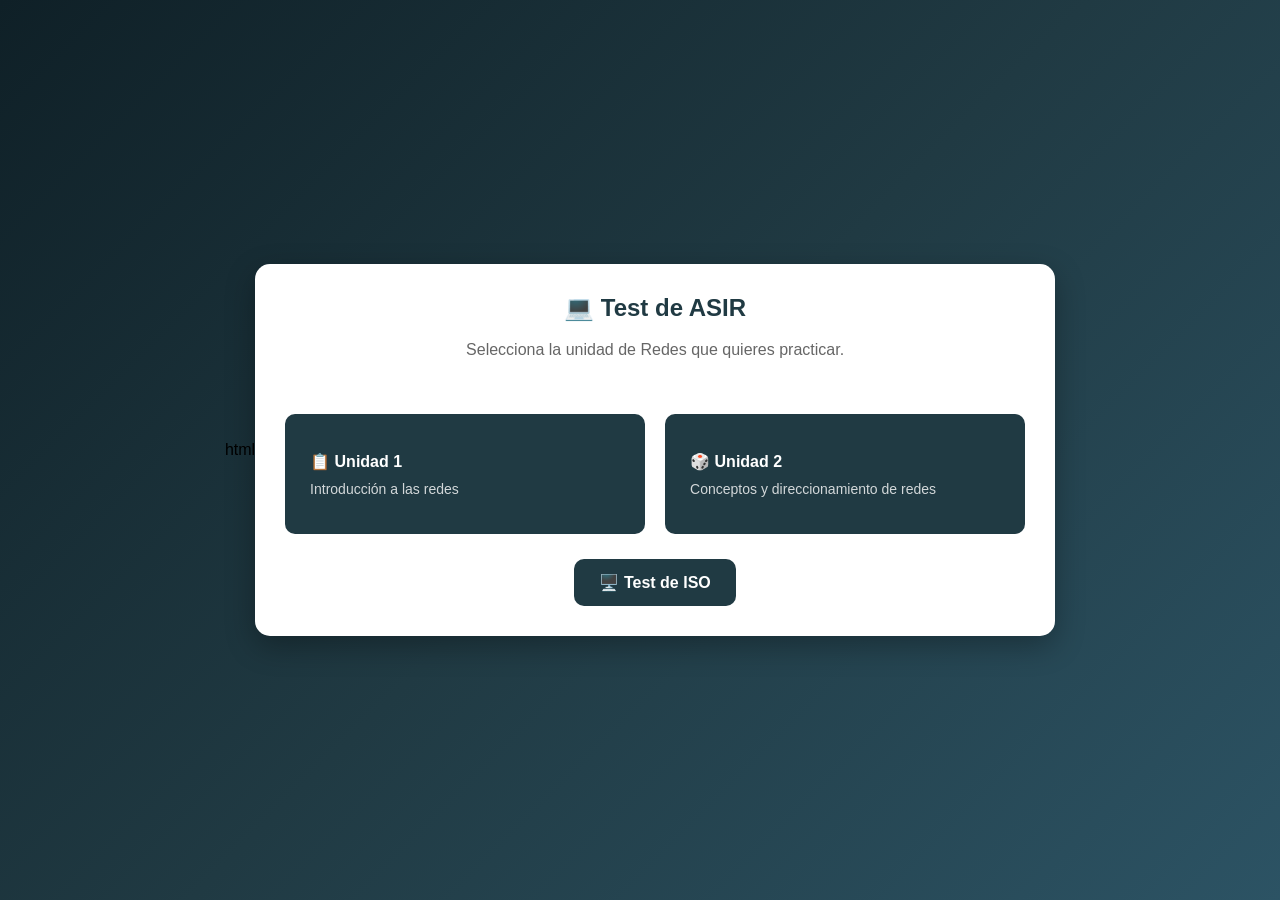
==== commit 64dda16b: "Fix HTML syntax in index.html" ====
--- a/mis-tests/index.html
+++ b/mis-tests/index.html
@@ -1,4 +1,4 @@
-```html
+html
 <!DOCTYPE html>
 <html lang="es">
 
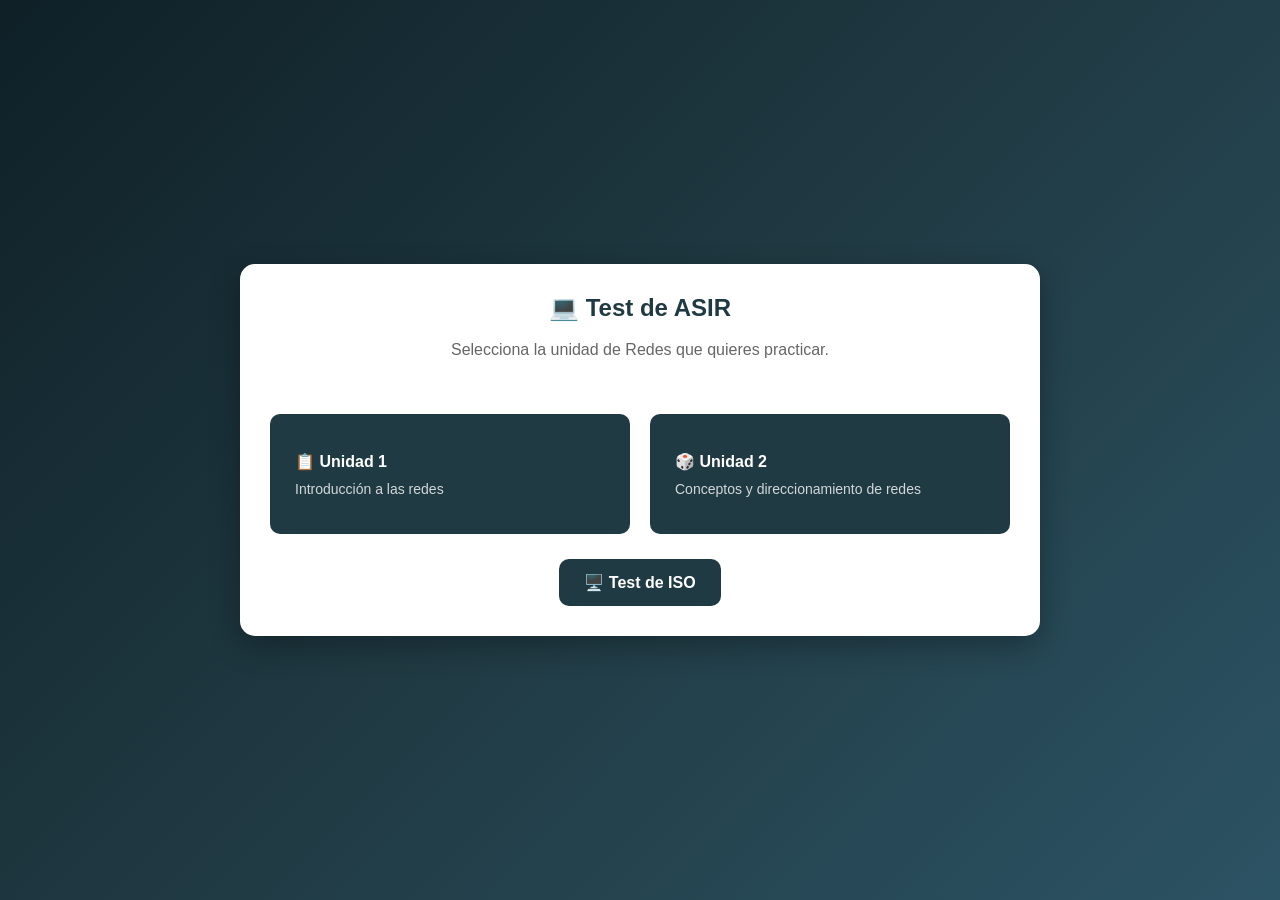
==== commit 9b281702: "Fix HTML syntax in index.html" ====
--- a/mis-tests/index.html
+++ b/mis-tests/index.html
@@ -1,4 +1,3 @@
-html
 <!DOCTYPE html>
 <html lang="es">
 
